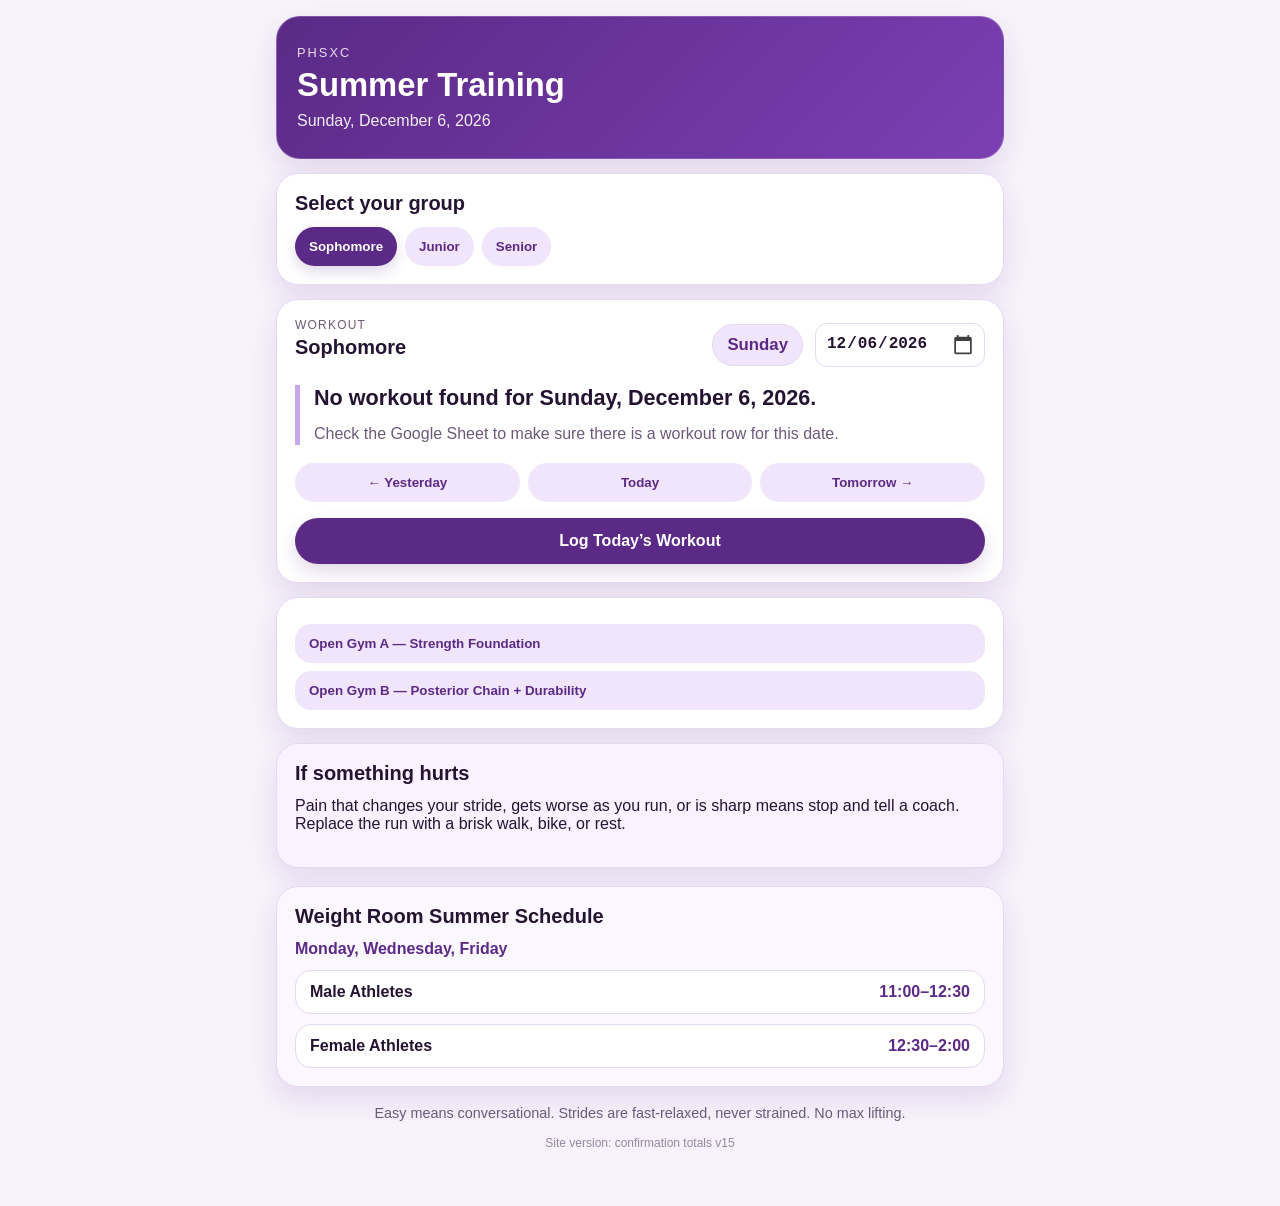
==== index.html @ 45edcd8e "Add files via upload added last initial and a feedback for submitted workout that includes that day," ====
<!DOCTYPE html>
<html lang="en">
<head>
  <meta charset="utf-8" />
  <meta name="viewport" content="width=device-width, initial-scale=1" />
  <title>PHSXC Summer Training</title>
  <meta name="description" content="Piedmont High School Cross Country summer training app" />
  <meta name="theme-color" content="#123c69" />
  <link rel="manifest" href="manifest.webmanifest" />
  <link rel="stylesheet" href="styles.css?v=15" />
</head>
<body>
  <main class="app">
    <header class="hero">
      <div>
        <p class="eyebrow">PHSXC</p>
        <h1>Summer Training</h1>
        <p id="todayLabel" class="date-label">Loading today’s workout…</p>
      </div>
    </header>

    <section class="card">
      <h2>Select your group</h2>
      <div class="button-row" role="group" aria-label="Select training group">
        <button class="group-btn active" data-group="Sophomore">Sophomore</button>
        <button class="group-btn" data-group="Junior">Junior</button>
        <button class="group-btn" data-group="Senior">Senior</button>
      </div>
    </section>
    <section class="card workout-card">
      <div class="workout-head">
        <div>
          <p class="label">Workout</p>
          <h2 id="groupTitle">Sophomore</h2>
        </div>
        <div class="date-control">
          <span id="weekdayLabel" class="weekday-label">Monday</span>
          <input id="datePicker" type="date" aria-label="Choose date" />
        </div>
      </div>

      <div id="workoutBody" class="workout-body"></div>

      <div class="nav-row">
        <button id="prevDay">← Yesterday</button>
        <button id="todayBtn">Today</button>
        <button id="nextDay">Tomorrow →</button>
      </div>

      <a id="logWorkoutLink" class="primary-action" href="log.html">Log Today’s Workout</a>
    </section>
    <section class="card">
      <button class="accordion">Open Gym A — Strength Foundation</button>
      <div class="panel">
        <h3>Sophomores</h3>
        <ul>
          <li>Goblet squat — 2–3 x 8</li>
          <li>Bulgarian split squat — 2 x 6 each leg</li>
          <li>DB Romanian deadlift — 2–3 x 8</li>
          <li>Push-up or DB bench — 2 x 8–10</li>
          <li>DB row — 2 x 8 each side</li>
          <li>Calf raise — 2 x 12–15</li>
          <li>Front plank — 2 x 30–45 sec</li>
        </ul>

        <h3>Juniors</h3>
        <ul>
          <li>Goblet squat or front squat — 3 x 6–8</li>
          <li>Bulgarian split squat — 3 x 6 each leg</li>
          <li>Romanian deadlift — 3 x 6–8</li>
          <li>DB bench or push-up — 3 x 8</li>
          <li>1-arm DB row — 3 x 8 each side</li>
          <li>Walking lunge — 2 x 10 total</li>
          <li>Calf raise — 3 x 12–15</li>
        </ul>

        <h3>Seniors</h3>
        <ul>
          <li>Front squat or back squat — 3–4 x 5–6</li>
          <li>Bulgarian split squat — 3 x 6 each leg</li>
          <li>Barbell RDL — 3 x 6</li>
          <li>DB bench or bench press — 3 x 6–8</li>
          <li>Pull-up, assisted pull-up, or DB row — 3 x 6–8</li>
          <li>Calf raise — 3 x 12–15</li>
          <li>Pallof press or plank — 2–3 sets</li>
        </ul>
      </div>

      <button class="accordion">Open Gym B — Posterior Chain + Durability</button>
      <div class="panel">
        <h3>Sophomores</h3>
        <ul>
          <li>KB deadlift — 3 x 8</li>
          <li>Step-up — 2 x 8 each leg</li>
          <li>Bodyweight or sumo DB squat — 2 x 10</li>
          <li>KB swing — 2 x 10, only if technique is good</li>
          <li>DB military press — 2 x 8</li>
          <li>Glute bridge — 2 x 10–12</li>
          <li>Farmer carry — 2 x 30–40 sec</li>
        </ul>

        <h3>Juniors</h3>
        <ul>
          <li>Trap-bar, barbell, or KB deadlift — 3 x 5–6</li>
          <li>Step-up — 3 x 8 each leg</li>
          <li>KB swing — 3 x 10</li>
          <li>Sumo DB squat — 3 x 8</li>
          <li>DB military press — 3 x 8</li>
          <li>Hip thrust — 3 x 8–10</li>
          <li>Farmer carry — 3 x 30–45 sec</li>
        </ul>

        <h3>Seniors</h3>
        <ul>
          <li>Deadlift or trap-bar deadlift — 3–4 x 4–5</li>
          <li>Barbell hip thrust — 3 x 6–8</li>
          <li>KB swing — 3 x 12</li>
          <li>Walking or reverse lunge — 3 x 8 each leg</li>
          <li>DB military press — 3 x 6–8</li>
          <li>Single-leg RDL — 2–3 x 6 each leg</li>
          <li>Copenhagen side plank, modified — 2 x 15–25 sec each side</li>
        </ul>
      </div>
    </section>

    <section class="card safety">
      <h2>If something hurts</h2>
      <p>Pain that changes your stride, gets worse as you run, or is sharp means stop and tell a coach. Replace the run with a brisk walk, bike, or rest.</p>
    </section>



    <section class="card weight-room-card" aria-label="Weight room summer schedule">
      <h2>Weight Room Summer Schedule</h2>
      <p class="schedule-days">Monday, Wednesday, Friday</p>
      <div class="schedule-grid">
        <div class="schedule-row">
          <span class="schedule-label">Male Athletes</span>
          <span class="schedule-time">11:00–12:30</span>
        </div>
        <div class="schedule-row">
          <span class="schedule-label">Female Athletes</span>
          <span class="schedule-time">12:30–2:00</span>
        </div>
      </div>
    </section>

    <footer>
      <p>Easy means conversational. Strides are fast-relaxed, never strained. No max lifting.</p>
      <p class="version-note">Site version: confirmation totals v15</p>
      
    </footer>
  </main>

  <script src="app.js?v=15"></script>
</body>
</html>
---- styles.css ----
:root {
  --bg: #f7f2fb;
  --card: #ffffff;
  --text: #241431;
  --muted: #6b5a78;
  --brand: #5b2a86;
  --brand2: #c9a7eb;
  --border: #e5d8f1;
  --shadow: 0 12px 28px rgba(91, 42, 134, 0.12);
}

* { box-sizing: border-box; }

body {
  margin: 0;
  font-family: -apple-system, BlinkMacSystemFont, "Segoe UI", Roboto, Helvetica, Arial, sans-serif;
  background: var(--bg);
  color: var(--text);
}

.app {
  max-width: 760px;
  margin: 0 auto;
  padding: 16px;
}

.hero {
  background: linear-gradient(135deg, var(--brand), #7b3fb3);
  color: white;
  padding: 28px 20px;
  border-radius: 24px;
  box-shadow: var(--shadow);
}

.eyebrow {
  letter-spacing: 0.16em;
  text-transform: uppercase;
  margin: 0 0 6px;
  font-size: 0.8rem;
  opacity: 0.85;
}

h1, h2, h3, p { margin-top: 0; }

h1 { font-size: 2.05rem; margin-bottom: 8px; }
h2 { font-size: 1.25rem; margin-bottom: 12px; }

.date-label {
  margin: 0;
  opacity: 0.92;
  font-size: 1rem;
}

.card {
  background: var(--card);
  border: 1px solid var(--border);
  border-radius: 22px;
  padding: 18px;
  margin-top: 14px;
  box-shadow: var(--shadow);
}

.button-row, .nav-row {
  display: flex;
  gap: 8px;
  flex-wrap: wrap;
}

button {
  border: 0;
  border-radius: 999px;
  padding: 12px 14px;
  font-weight: 700;
  background: #f0e5fa;
  color: var(--brand);
  cursor: pointer;
}

button:active { transform: scale(0.98); }

.group-btn.active {
  background: var(--brand);
  color: white;
}

.workout-head {
  display: flex;
  justify-content: space-between;
  gap: 12px;
  align-items: flex-start;
  margin-bottom: 14px;
}

.label {
  text-transform: uppercase;
  letter-spacing: 0.1em;
  color: var(--muted);
  font-size: 0.75rem;
  margin-bottom: 4px;
}

input[type="date"] {
  border: 1px solid var(--border);
  border-radius: 12px;
  padding: 10px;
  color: var(--text);
}

.workout-body {
  border-left: 5px solid var(--brand2);
  padding-left: 14px;
}

.workout-body .main {
  font-size: 1.35rem;
  line-height: 1.25;
  font-weight: 800;
  margin-bottom: 10px;
}

.workout-body .details {
  color: var(--muted);
  line-height: 1.45;
}

.nav-row {
  margin-top: 18px;
  justify-content: space-between;
}

.nav-row button {
  flex: 1;
  min-width: 115px;
}

.accordion {
  width: 100%;
  text-align: left;
  margin-top: 8px;
  border-radius: 16px;
  background: #f0e5fa;
}

.panel {
  display: none;
  padding: 12px 4px 4px;
  color: var(--text);
}

.panel.open { display: block; }

.panel ul {
  padding-left: 20px;
  line-height: 1.55;
}

.safety {
  background: #fbf2ff;
  border-color: #d8b7f0;
}

footer {
  color: var(--muted);
  font-size: 0.9rem;
  text-align: center;
  padding: 18px 8px 28px;
}

@media (max-width: 480px) {
  .app { padding: 12px; }
  .hero { border-radius: 20px; }
  h1 { font-size: 1.75rem; }
}


.weight-room-card {
  background: #fbf7ff;
}

.schedule-days {
  font-weight: 800;
  color: var(--brand);
  margin-bottom: 12px;
}

.schedule-grid {
  display: grid;
  gap: 10px;
}

.schedule-row {
  display: flex;
  justify-content: space-between;
  gap: 12px;
  align-items: center;
  padding: 12px 14px;
  border: 1px solid var(--border);
  border-radius: 16px;
  background: white;
}

.schedule-label {
  font-weight: 800;
}

.schedule-time {
  font-weight: 900;
  color: var(--brand);
  white-space: nowrap;
}

@media (max-width: 480px) {
  .schedule-row {
    align-items: flex-start;
    flex-direction: column;
    gap: 4px;
  }
}

.version-note { font-size: 0.75rem; opacity: 0.7; }

/* Purple theme polish */
.hero {
  border: 1px solid rgba(255, 255, 255, 0.18);
}

.group-btn.active,
button.group-btn.active {
  box-shadow: 0 6px 14px rgba(91, 42, 134, 0.18);
}

.workout-body {
  border-left-color: var(--brand2);
}

/* Force purple theme v5 */
.hero {
  background: linear-gradient(135deg, #5b2a86, #7b3fb3);
}

.card {
  border-color: #e5d8f1;
}

button {
  background: #f0e5fa;
  color: #5b2a86;
}

.group-btn.active {
  background: #5b2a86;
  color: #ffffff;
}

.workout-body {
  border-left-color: #c9a7eb;
}


/* Date picker fix v6 */
.workout-head {
  align-items: center;
}

input[type="date"],
#datePicker {
  appearance: auto;
  -webkit-appearance: none;
  width: auto;
  min-width: 150px;
  max-width: 180px;
  height: 44px;
  font-size: 16px;
  line-height: 1.2;
  font-weight: 600;
  border: 1px solid var(--border);
  border-radius: 12px;
  padding: 8px 10px;
  background: #ffffff;
  color: var(--text);
}

#datePicker::-webkit-date-and-time-value {
  text-align: left;
}

#datePicker::-webkit-calendar-picker-indicator {
  opacity: 0.75;
  width: 22px;
  height: 22px;
  padding: 0;
  margin-left: 4px;
}

@media (max-width: 480px) {
  .workout-head {
    flex-direction: row;
    align-items: flex-start;
  }

  .workout-head > div {
    flex: 1;
    min-width: 0;
  }

  input[type="date"],
  #datePicker {
    width: 138px;
    min-width: 138px;
    max-width: 138px;
    height: 42px;
    font-size: 14px;
    padding: 7px 8px;
    border-radius: 12px;
  }

  #datePicker::-webkit-calendar-picker-indicator {
    width: 18px;
    height: 18px;
  }

  .nav-row {
    gap: 8px;
  }

  .nav-row button {
    min-width: 0;
    padding: 11px 8px;
    font-size: 0.95rem;
  }
}

.data-source {
  margin-top: 12px;
  font-size: 0.78rem;
  color: var(--muted);
  opacity: 0.8;
}

/* Date picker fix v7 */
.workout-head { align-items: center; }

input[type="date"],
#datePicker {
  appearance: auto;
  -webkit-appearance: none;
  width: auto;
  min-width: 150px;
  max-width: 180px;
  height: 44px;
  font-size: 16px;
  line-height: 1.2;
  font-weight: 600;
  border: 1px solid var(--border);
  border-radius: 12px;
  padding: 8px 10px;
  background: #ffffff;
  color: var(--text);
}

#datePicker::-webkit-date-and-time-value { text-align: left; }

#datePicker::-webkit-calendar-picker-indicator {
  opacity: 0.75;
  width: 22px;
  height: 22px;
  padding: 0;
  margin-left: 4px;
}

@media (max-width: 480px) {
  .workout-head {
    flex-direction: row;
    align-items: flex-start;
  }

  .workout-head > div {
    flex: 1;
    min-width: 0;
  }

  input[type="date"],
  #datePicker {
    width: 138px;
    min-width: 138px;
    max-width: 138px;
    height: 42px;
    font-size: 14px;
    padding: 7px 8px;
    border-radius: 12px;
  }

  #datePicker::-webkit-calendar-picker-indicator {
    width: 18px;
    height: 18px;
  }
}


/* Workout log v11 */
.primary-action,
.back-link {
  display: block;
  text-align: center;
  text-decoration: none;
  border-radius: 999px;
  padding: 14px 16px;
  font-weight: 900;
}

.primary-action {
  margin-top: 16px;
  background: var(--brand);
  color: white;
  box-shadow: 0 8px 18px rgba(91, 42, 134, 0.18);
}

.back-link {
  background: #f0e5fa;
  color: var(--brand);
}

.log-form {
  display: grid;
  gap: 16px;
}

.field {
  display: grid;
  gap: 8px;
}

.field > span {
  font-weight: 900;
  color: var(--text);
}

.help-text {
  margin: -4px 0 2px;
  color: var(--muted);
  font-size: 0.9rem;
}

.field input,
.field textarea {
  width: 100%;
  border: 1px solid var(--border);
  border-radius: 14px;
  padding: 13px 12px;
  font: inherit;
  color: var(--text);
  background: #ffffff;
}

.field textarea {
  resize: vertical;
}

.two-col {
  display: grid;
  grid-template-columns: 1fr 1fr;
  gap: 12px;
}

.choice-btn,
.toggle-btn {
  border-radius: 999px;
  border: 1px solid var(--border);
  background: #f0e5fa;
  color: var(--brand);
  padding: 11px 13px;
  font-weight: 850;
}

.choice-btn.selected,
.toggle-btn.selected {
  background: var(--brand);
  color: #ffffff;
  border-color: var(--brand);
}

.segmented .choice-btn {
  flex: 1;
}

.wrap {
  flex-wrap: wrap;
}

.effort-grid {
  display: grid;
  grid-template-columns: repeat(5, 1fr);
  gap: 8px;
}

.exercise-grid {
  display: flex;
  flex-wrap: wrap;
  gap: 8px;
}

.planned-box {
  background: #fbf7ff;
  border: 1px solid var(--border);
  border-radius: 18px;
  padding: 14px;
}

.planned-box p:last-child {
  margin-bottom: 0;
  font-weight: 800;
}

.submit-btn {
  background: var(--brand);
  color: white;
  border-radius: 999px;
  padding: 15px 18px;
  font-weight: 950;
  font-size: 1rem;
}

.submit-btn:disabled {
  opacity: 0.6;
}

.form-status {
  min-height: 1.4em;
  font-weight: 800;
  color: var(--muted);
}

.form-status.success {
  color: #276749;
}

.form-status.error {
  color: #9b2c2c;
}

@media (max-width: 480px) {
  .two-col {
    grid-template-columns: 1fr;
  }

  .effort-grid {
    grid-template-columns: repeat(5, 1fr);
  }

  .primary-action {
    padding: 15px 16px;
  }
}

/* v13 bottom schedule spacing */
.weight-room-card { margin-top: 18px; }


/* v14 weekday display beside date picker */
.date-control {
  display: flex;
  align-items: center;
  gap: 12px;
  flex-wrap: nowrap;
}

.weekday-label {
  color: var(--brand);
  font-weight: 900;
  font-size: 1.05rem;
  white-space: nowrap;
  background: #f0e5fa;
  border: 1px solid var(--border);
  border-radius: 999px;
  padding: 10px 14px;
}

@media (max-width: 560px) {
  .date-control {
    align-items: stretch;
    flex-direction: column;
    gap: 8px;
    width: 100%;
  }

  .weekday-label {
    width: 100%;
    text-align: center;
    padding: 9px 12px;
  }
}


/* v15 confirmation + duplicate prompt */
.confirmation-card { border-left: 6px solid var(--brand2); }
.confirmation-message { color: var(--muted); font-size: 1.05rem; }
.summary-grid { display: grid; grid-template-columns: repeat(3, 1fr); gap: 12px; margin: 18px 0; }
.summary-box { background: #fbf7ff; border: 1px solid var(--border); border-radius: 18px; padding: 14px; }
.summary-label { color: var(--muted); font-weight: 900; text-transform: uppercase; letter-spacing: 0.08em; font-size: 0.72rem; margin-bottom: 8px; }
.summary-value { color: var(--text); font-weight: 950; line-height: 1.35; margin-bottom: 0; }
.confirmation-actions { display: grid; grid-template-columns: 1fr 1fr; gap: 10px; }
.secondary-action { display: block; text-align: center; text-decoration: none; border-radius: 999px; padding: 14px 16px; font-weight: 900; background: #f0e5fa; color: var(--brand); border: 1px solid var(--border); }
@media (max-width: 560px) { .summary-grid { grid-template-columns: 1fr; } .confirmation-actions { grid-template-columns: 1fr; } }
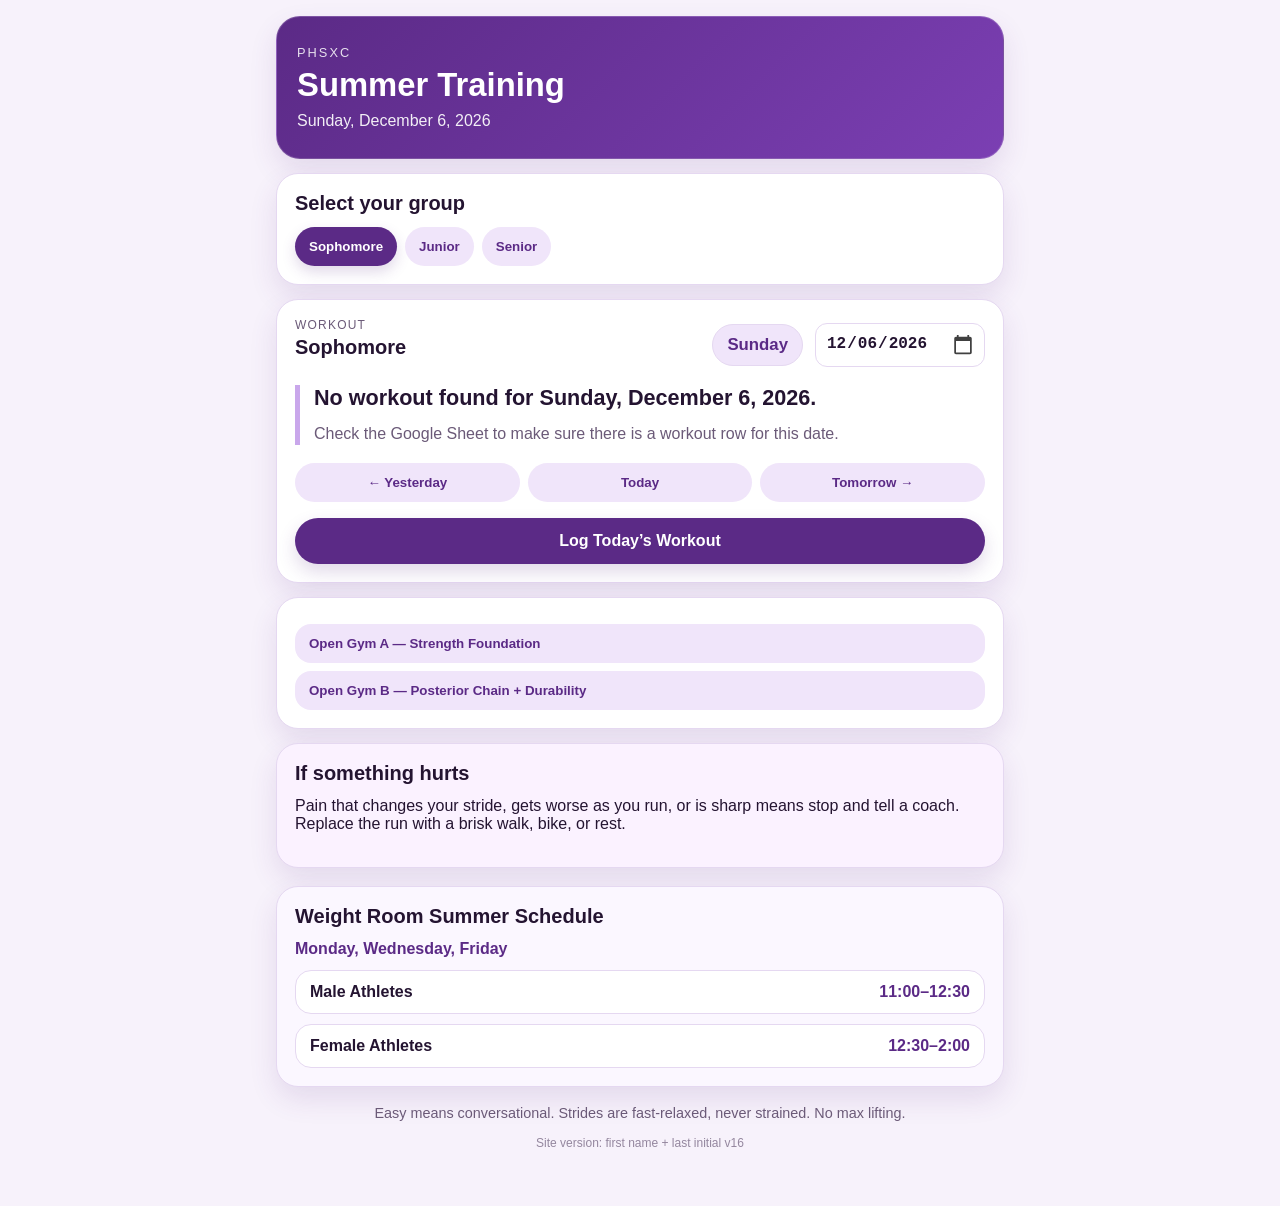
==== commit 95eedc20: "Add files via upload" ====
--- a/index.html
+++ b/index.html
@@ -7,7 +7,7 @@
   <meta name="description" content="Piedmont High School Cross Country summer training app" />
   <meta name="theme-color" content="#123c69" />
   <link rel="manifest" href="manifest.webmanifest" />
-  <link rel="stylesheet" href="styles.css?v=15" />
+  <link rel="stylesheet" href="styles.css?v=16" />
 </head>
 <body>
   <main class="app">
@@ -147,11 +147,11 @@
 
     <footer>
       <p>Easy means conversational. Strides are fast-relaxed, never strained. No max lifting.</p>
-      <p class="version-note">Site version: confirmation totals v15</p>
+      <p class="version-note">Site version: first name + last initial v16</p>
       
     </footer>
   </main>
 
-  <script src="app.js?v=15"></script>
+  <script src="app.js?v=16"></script>
 </body>
 </html>
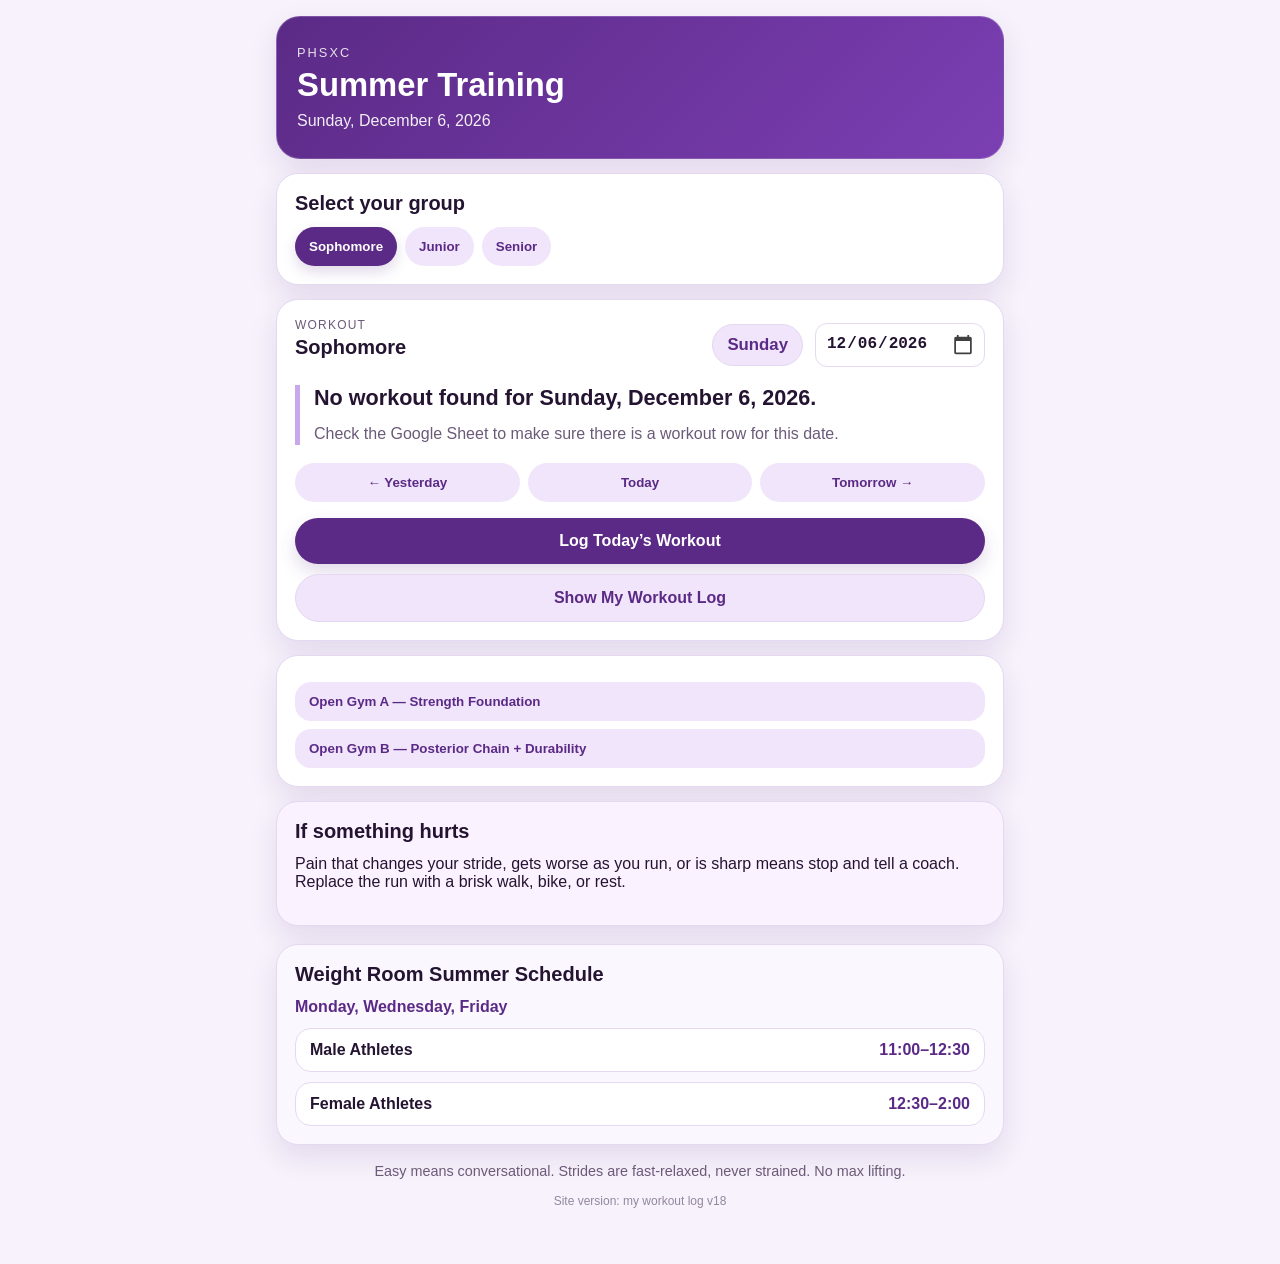
==== commit 745e819c: "Add files via upload" ====
--- a/index.html
+++ b/index.html
@@ -7,7 +7,7 @@
   <meta name="description" content="Piedmont High School Cross Country summer training app" />
   <meta name="theme-color" content="#123c69" />
   <link rel="manifest" href="manifest.webmanifest" />
-  <link rel="stylesheet" href="styles.css?v=16" />
+  <link rel="stylesheet" href="styles.css?v=18" />
 </head>
 <body>
   <main class="app">
@@ -48,6 +48,7 @@
       </div>
 
       <a id="logWorkoutLink" class="primary-action" href="log.html">Log Today’s Workout</a>
+      <a id="showMyLogLink" class="secondary-page-action" href="my-log.html">Show My Workout Log</a>
     </section>
     <section class="card">
       <button class="accordion">Open Gym A — Strength Foundation</button>
@@ -147,11 +148,11 @@
 
     <footer>
       <p>Easy means conversational. Strides are fast-relaxed, never strained. No max lifting.</p>
-      <p class="version-note">Site version: first name + last initial v16</p>
+      <p class="version-note">Site version: my workout log v18</p>
       
     </footer>
   </main>
 
-  <script src="app.js?v=16"></script>
+  <script src="app.js?v=18"></script>
 </body>
 </html>
--- a/styles.css
+++ b/styles.css
@@ -601,3 +601,53 @@
 .confirmation-actions { display: grid; grid-template-columns: 1fr 1fr; gap: 10px; }
 .secondary-action { display: block; text-align: center; text-decoration: none; border-radius: 999px; padding: 14px 16px; font-weight: 900; background: #f0e5fa; color: var(--brand); border: 1px solid var(--border); }
 @media (max-width: 560px) { .summary-grid { grid-template-columns: 1fr; } .confirmation-actions { grid-template-columns: 1fr; } }
+
+
+/* v18 my workout log */
+.secondary-page-action {
+  display: block;
+  text-align: center;
+  text-decoration: none;
+  border-radius: 999px;
+  padding: 14px 16px;
+  font-weight: 900;
+  margin-top: 10px;
+  background: #f0e5fa;
+  color: var(--brand);
+  border: 1px solid var(--border);
+}
+
+.entries-list {
+  display: grid;
+  gap: 12px;
+  margin-top: 12px;
+}
+
+.entry-card {
+  background: #fbf7ff;
+  border: 1px solid var(--border);
+  border-radius: 18px;
+  padding: 14px;
+}
+
+.entry-card h3 {
+  margin-bottom: 8px;
+}
+
+.entry-main {
+  font-weight: 950;
+  font-size: 1.1rem;
+  margin-bottom: 6px;
+}
+
+.entry-detail {
+  color: var(--muted);
+  margin-bottom: 4px;
+}
+
+.entry-notes {
+  margin-top: 8px;
+  padding-top: 8px;
+  border-top: 1px solid var(--border);
+  color: var(--text);
+}
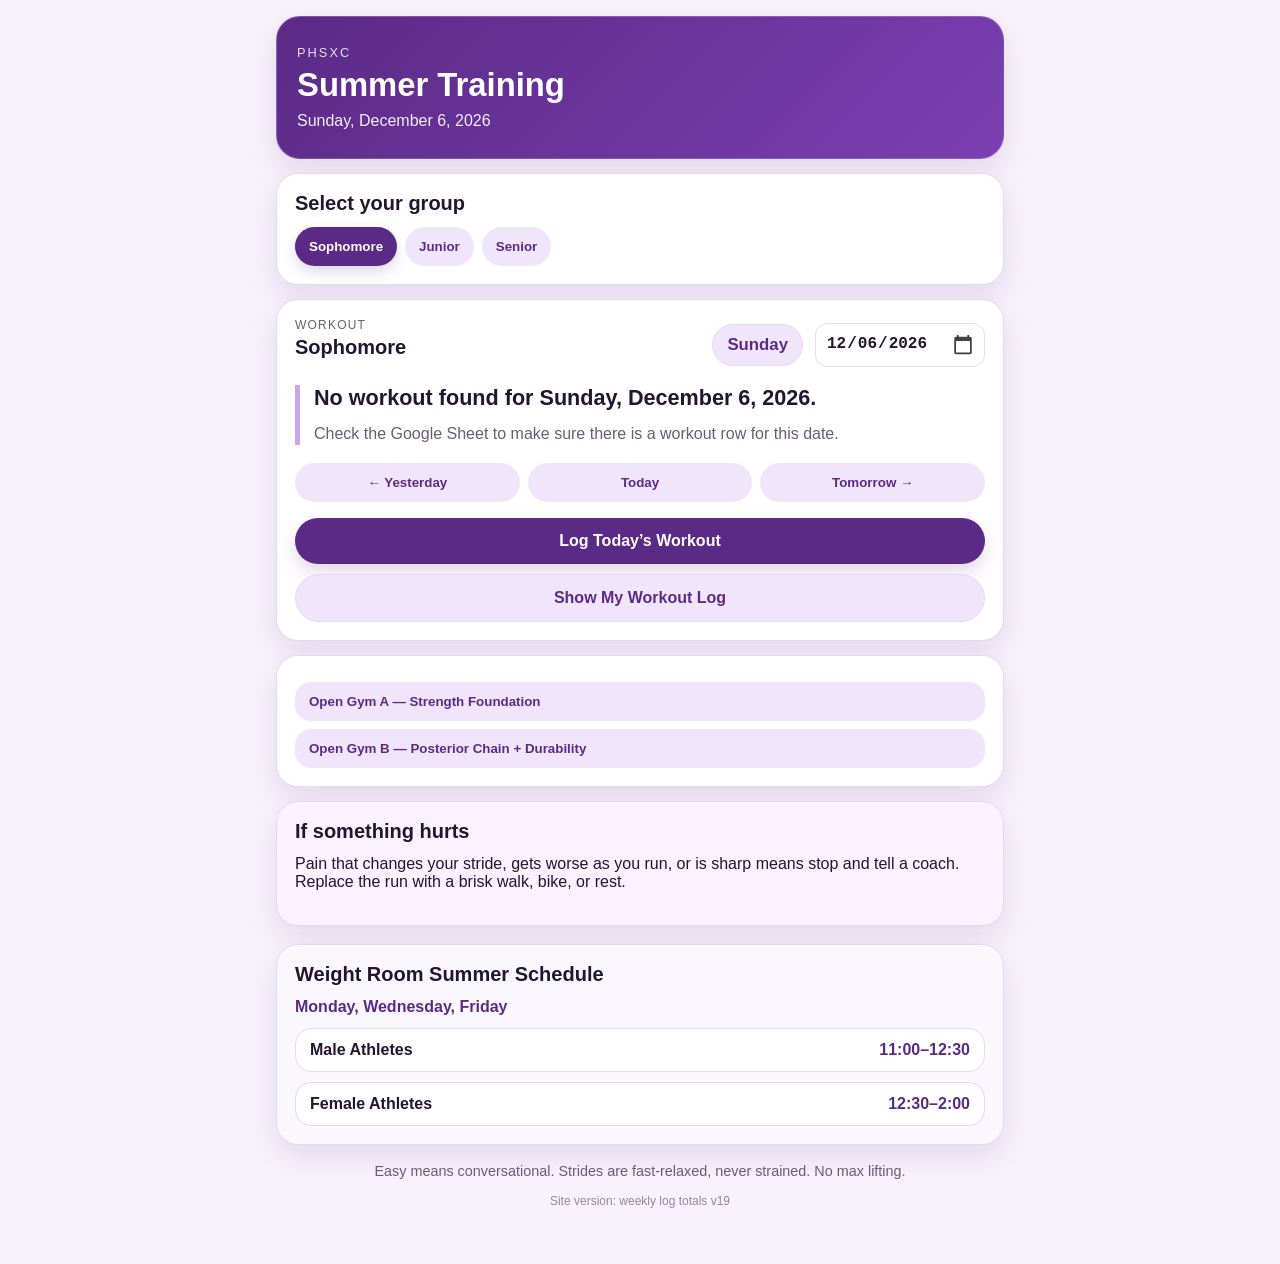
==== commit 935d43f0: "Add files via upload" ====
--- a/index.html
+++ b/index.html
@@ -7,7 +7,7 @@
   <meta name="description" content="Piedmont High School Cross Country summer training app" />
   <meta name="theme-color" content="#123c69" />
   <link rel="manifest" href="manifest.webmanifest" />
-  <link rel="stylesheet" href="styles.css?v=18" />
+  <link rel="stylesheet" href="styles.css?v=19" />
 </head>
 <body>
   <main class="app">
@@ -148,11 +148,11 @@
 
     <footer>
       <p>Easy means conversational. Strides are fast-relaxed, never strained. No max lifting.</p>
-      <p class="version-note">Site version: my workout log v18</p>
+      <p class="version-note">Site version: weekly log totals v19</p>
       
     </footer>
   </main>
 
-  <script src="app.js?v=18"></script>
+  <script src="app.js?v=19"></script>
 </body>
 </html>
--- a/styles.css
+++ b/styles.css
@@ -651,3 +651,32 @@
   border-top: 1px solid var(--border);
   color: var(--text);
 }
+
+
+/* v19 weekly workout log navigator */
+.week-nav-card {
+  background: #fbf7ff;
+  border: 1px solid var(--border);
+  border-radius: 18px;
+  padding: 14px;
+}
+
+.week-nav-buttons {
+  display: grid;
+  grid-template-columns: 1fr 1fr 1fr;
+  gap: 10px;
+}
+
+.strength-summary-box {
+  margin: 12px 0 18px;
+}
+
+.selected-day-entry {
+  border-left: 6px solid var(--brand2);
+}
+
+@media (max-width: 560px) {
+  .week-nav-buttons {
+    grid-template-columns: 1fr;
+  }
+}
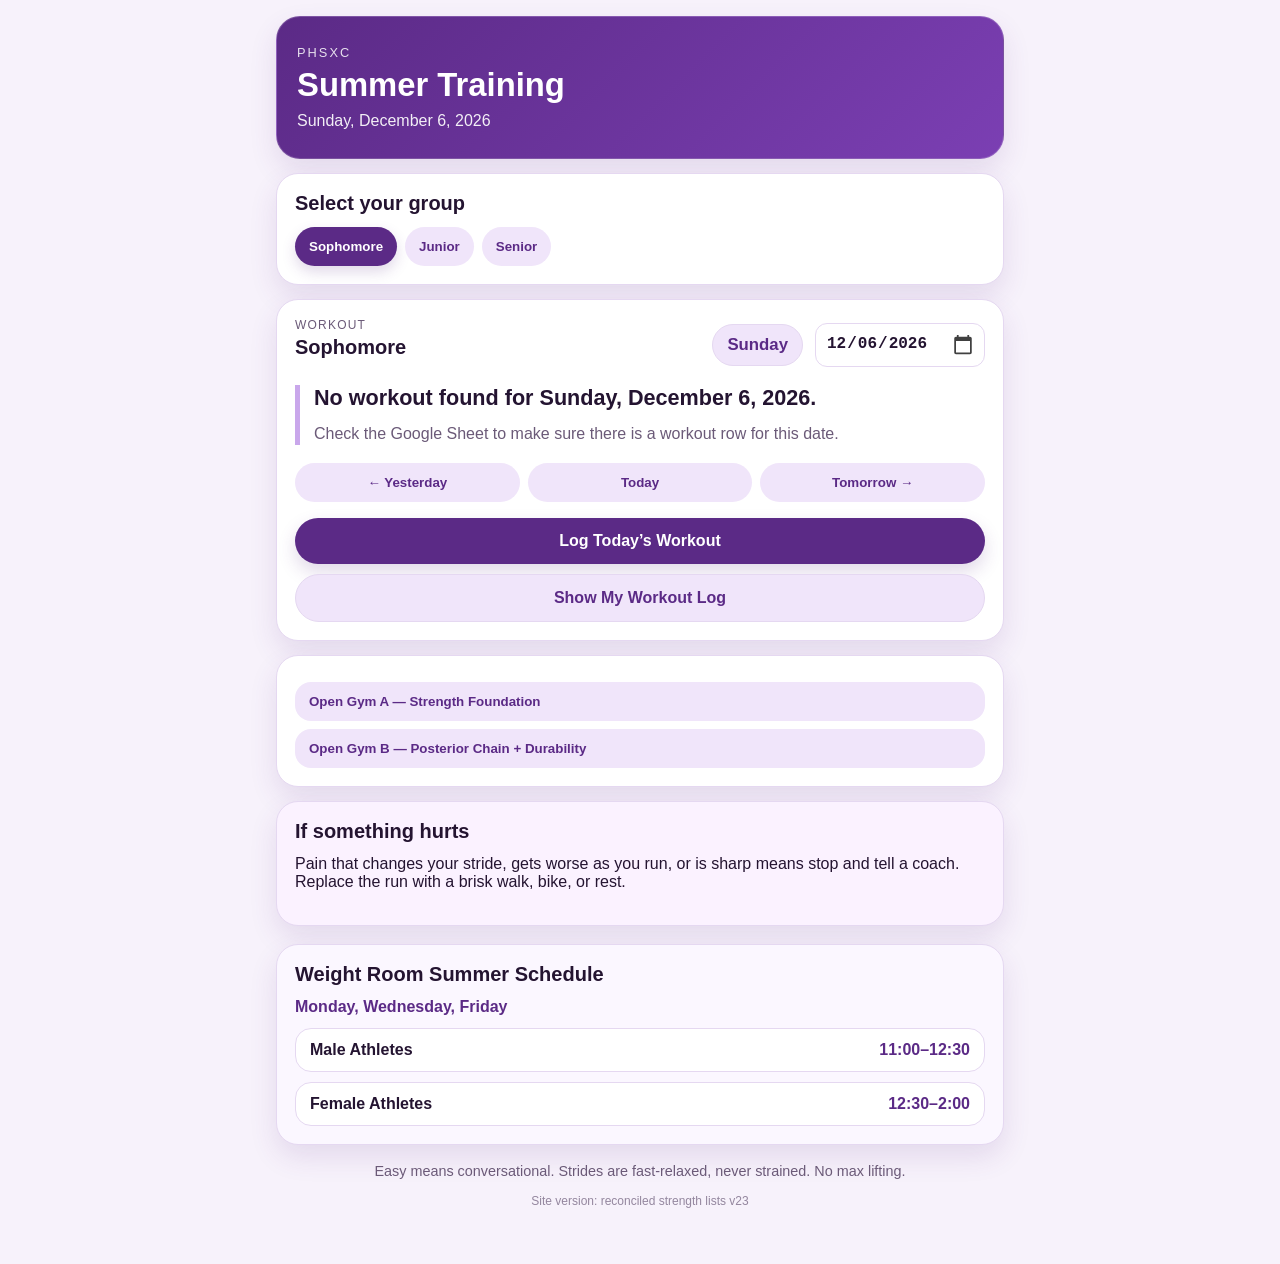
==== commit 32742259: "Add files via upload" ====
--- a/index.html
+++ b/index.html
@@ -7,7 +7,7 @@
   <meta name="description" content="Piedmont High School Cross Country summer training app" />
   <meta name="theme-color" content="#123c69" />
   <link rel="manifest" href="manifest.webmanifest" />
-  <link rel="stylesheet" href="styles.css?v=19" />
+  <link rel="stylesheet" href="styles.css?v=23" />
 </head>
 <body>
   <main class="app">
@@ -60,8 +60,10 @@
           <li>DB Romanian deadlift — 2–3 x 8</li>
           <li>Push-up or DB bench — 2 x 8–10</li>
           <li>DB row — 2 x 8 each side</li>
+          <li>Pull-up / assisted pull-up — 2 x 4–8</li>
           <li>Calf raise — 2 x 12–15</li>
-          <li>Front plank — 2 x 30–45 sec</li>
+          <li>Plank — 2 x 30–45 sec</li>
+          <li>Dead bug or bird dog — 2 x 8 each side</li>
         </ul>
 
         <h3>Juniors</h3>
@@ -71,8 +73,10 @@
           <li>Romanian deadlift — 3 x 6–8</li>
           <li>DB bench or push-up — 3 x 8</li>
           <li>1-arm DB row — 3 x 8 each side</li>
+          <li>Pull-up / assisted pull-up — 2–3 x 4–8</li>
           <li>Walking lunge — 2 x 10 total</li>
           <li>Calf raise — 3 x 12–15</li>
+          <li>Plank — 2–3 x 30–60 sec</li>
         </ul>
 
         <h3>Seniors</h3>
@@ -81,9 +85,10 @@
           <li>Bulgarian split squat — 3 x 6 each leg</li>
           <li>Barbell RDL — 3 x 6</li>
           <li>DB bench or bench press — 3 x 6–8</li>
-          <li>Pull-up, assisted pull-up, or DB row — 3 x 6–8</li>
+          <li>Pull-up / assisted pull-up or DB row — 3 x 6–8</li>
           <li>Calf raise — 3 x 12–15</li>
-          <li>Pallof press or plank — 2–3 sets</li>
+          <li>Plank — 2–3 sets</li>
+          <li>Dead bug or bird dog — 2 x 8–10 each side</li>
         </ul>
       </div>
 
@@ -96,8 +101,9 @@
           <li>Bodyweight or sumo DB squat — 2 x 10</li>
           <li>KB swing — 2 x 10, only if technique is good</li>
           <li>DB military press — 2 x 8</li>
-          <li>Glute bridge — 2 x 10–12</li>
+          <li>Glute Bridge — 2 x 10–12</li>
           <li>Farmer carry — 2 x 30–40 sec</li>
+          <li>Side plank — 2 x 15–25 sec each side</li>
         </ul>
 
         <h3>Juniors</h3>
@@ -107,19 +113,23 @@
           <li>KB swing — 3 x 10</li>
           <li>Sumo DB squat — 3 x 8</li>
           <li>DB military press — 3 x 8</li>
-          <li>Hip thrust — 3 x 8–10</li>
+          <li>Glute Bridge — 3 x 8–10</li>
           <li>Farmer carry — 3 x 30–45 sec</li>
+          <li>Side plank — 2 x 20–30 sec each side</li>
+          <li>Dead bug or bird dog — 2 x 8–10 each side</li>
         </ul>
 
         <h3>Seniors</h3>
         <ul>
           <li>Deadlift or trap-bar deadlift — 3–4 x 4–5</li>
-          <li>Barbell hip thrust — 3 x 6–8</li>
+          <li>Glute Bridge — 3 x 6–8</li>
           <li>KB swing — 3 x 12</li>
           <li>Walking or reverse lunge — 3 x 8 each leg</li>
           <li>DB military press — 3 x 6–8</li>
           <li>Single-leg RDL — 2–3 x 6 each leg</li>
-          <li>Copenhagen side plank, modified — 2 x 15–25 sec each side</li>
+          <li>Farmer carry — 3 x 30–45 sec</li>
+          <li>Side plank — 2 x 20–30 sec each side</li>
+          <li>Dead bug or bird dog — 2 x 8–10 each side</li>
         </ul>
       </div>
     </section>
@@ -148,11 +158,11 @@
 
     <footer>
       <p>Easy means conversational. Strides are fast-relaxed, never strained. No max lifting.</p>
-      <p class="version-note">Site version: weekly log totals v19</p>
+      <p class="version-note">Site version: reconciled strength lists v23</p>
       
     </footer>
   </main>
 
-  <script src="app.js?v=19"></script>
+  <script src="app.js?v=23"></script>
 </body>
 </html>
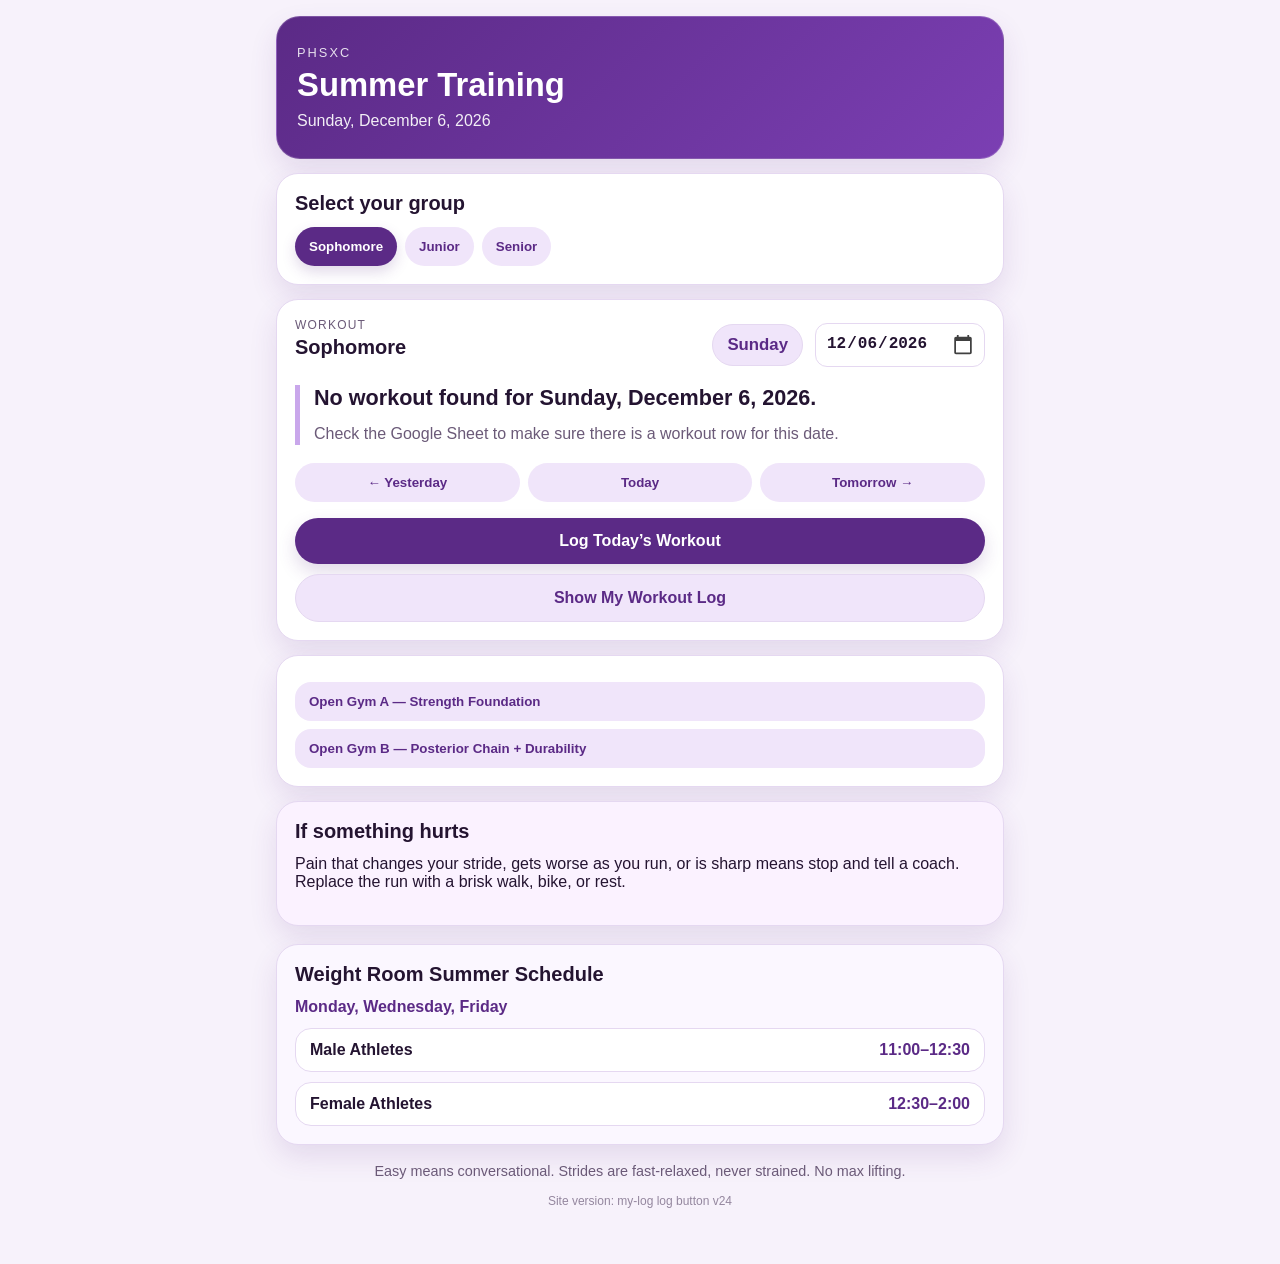
==== commit 34e6b580: "Add files via upload" ====
--- a/index.html
+++ b/index.html
@@ -7,7 +7,7 @@
   <meta name="description" content="Piedmont High School Cross Country summer training app" />
   <meta name="theme-color" content="#123c69" />
   <link rel="manifest" href="manifest.webmanifest" />
-  <link rel="stylesheet" href="styles.css?v=23" />
+  <link rel="stylesheet" href="styles.css?v=24" />
 </head>
 <body>
   <main class="app">
@@ -59,11 +59,10 @@
           <li>Bulgarian split squat — 2 x 6 each leg</li>
           <li>DB Romanian deadlift — 2–3 x 8</li>
           <li>Push-up or DB bench — 2 x 8–10</li>
-          <li>DB row — 2 x 8 each side</li>
-          <li>Pull-up / assisted pull-up — 2 x 4–8</li>
+          <li>DB row
+              <li>Pull-up / assisted pull-up</li> — 2 x 8 each side</li>
           <li>Calf raise — 2 x 12–15</li>
-          <li>Plank — 2 x 30–45 sec</li>
-          <li>Dead bug or bird dog — 2 x 8 each side</li>
+          <li>Front plank — 2 x 30–45 sec</li>
         </ul>
 
         <h3>Juniors</h3>
@@ -73,10 +72,8 @@
           <li>Romanian deadlift — 3 x 6–8</li>
           <li>DB bench or push-up — 3 x 8</li>
           <li>1-arm DB row — 3 x 8 each side</li>
-          <li>Pull-up / assisted pull-up — 2–3 x 4–8</li>
           <li>Walking lunge — 2 x 10 total</li>
           <li>Calf raise — 3 x 12–15</li>
-          <li>Plank — 2–3 x 30–60 sec</li>
         </ul>
 
         <h3>Seniors</h3>
@@ -85,10 +82,9 @@
           <li>Bulgarian split squat — 3 x 6 each leg</li>
           <li>Barbell RDL — 3 x 6</li>
           <li>DB bench or bench press — 3 x 6–8</li>
-          <li>Pull-up / assisted pull-up or DB row — 3 x 6–8</li>
+          <li>Pull-up, assisted pull-up, or DB row — 3 x 6–8</li>
           <li>Calf raise — 3 x 12–15</li>
           <li>Plank — 2–3 sets</li>
-          <li>Dead bug or bird dog — 2 x 8–10 each side</li>
         </ul>
       </div>
 
@@ -101,9 +97,8 @@
           <li>Bodyweight or sumo DB squat — 2 x 10</li>
           <li>KB swing — 2 x 10, only if technique is good</li>
           <li>DB military press — 2 x 8</li>
-          <li>Glute Bridge — 2 x 10–12</li>
+          <li>Glute bridge — 2 x 10–12</li>
           <li>Farmer carry — 2 x 30–40 sec</li>
-          <li>Side plank — 2 x 15–25 sec each side</li>
         </ul>
 
         <h3>Juniors</h3>
@@ -113,10 +108,8 @@
           <li>KB swing — 3 x 10</li>
           <li>Sumo DB squat — 3 x 8</li>
           <li>DB military press — 3 x 8</li>
-          <li>Glute Bridge — 3 x 8–10</li>
+          <li>Hip thrust — 3 x 8–10</li>
           <li>Farmer carry — 3 x 30–45 sec</li>
-          <li>Side plank — 2 x 20–30 sec each side</li>
-          <li>Dead bug or bird dog — 2 x 8–10 each side</li>
         </ul>
 
         <h3>Seniors</h3>
@@ -127,9 +120,9 @@
           <li>Walking or reverse lunge — 3 x 8 each leg</li>
           <li>DB military press — 3 x 6–8</li>
           <li>Single-leg RDL — 2–3 x 6 each leg</li>
-          <li>Farmer carry — 3 x 30–45 sec</li>
-          <li>Side plank — 2 x 20–30 sec each side</li>
-          <li>Dead bug or bird dog — 2 x 8–10 each side</li>
+          <li>Copenhagen side plank
+              <li>Dead bug</li>
+              <li>Bird dog</li>, modified — 2 x 15–25 sec each side</li>
         </ul>
       </div>
     </section>
@@ -158,11 +151,11 @@
 
     <footer>
       <p>Easy means conversational. Strides are fast-relaxed, never strained. No max lifting.</p>
-      <p class="version-note">Site version: reconciled strength lists v23</p>
+      <p class="version-note">Site version: my-log log button v24</p>
       
     </footer>
   </main>
 
-  <script src="app.js?v=23"></script>
+  <script src="app.js?v=24"></script>
 </body>
 </html>
--- a/styles.css
+++ b/styles.css
@@ -680,3 +680,24 @@
     grid-template-columns: 1fr;
   }
 }
+
+/* v24 button consistency fix */
+.confirmation-actions .primary-action,
+.confirmation-actions .secondary-action,
+.confirmation-actions button.secondary-action {
+  width: 100%;
+  min-height: 64px;
+  display: flex;
+  align-items: center;
+  justify-content: center;
+  font-family: inherit;
+  font-size: 1rem;
+  line-height: 1.15;
+  box-sizing: border-box;
+  cursor: pointer;
+}
+
+.confirmation-actions button.secondary-action {
+  appearance: none;
+  -webkit-appearance: none;
+}
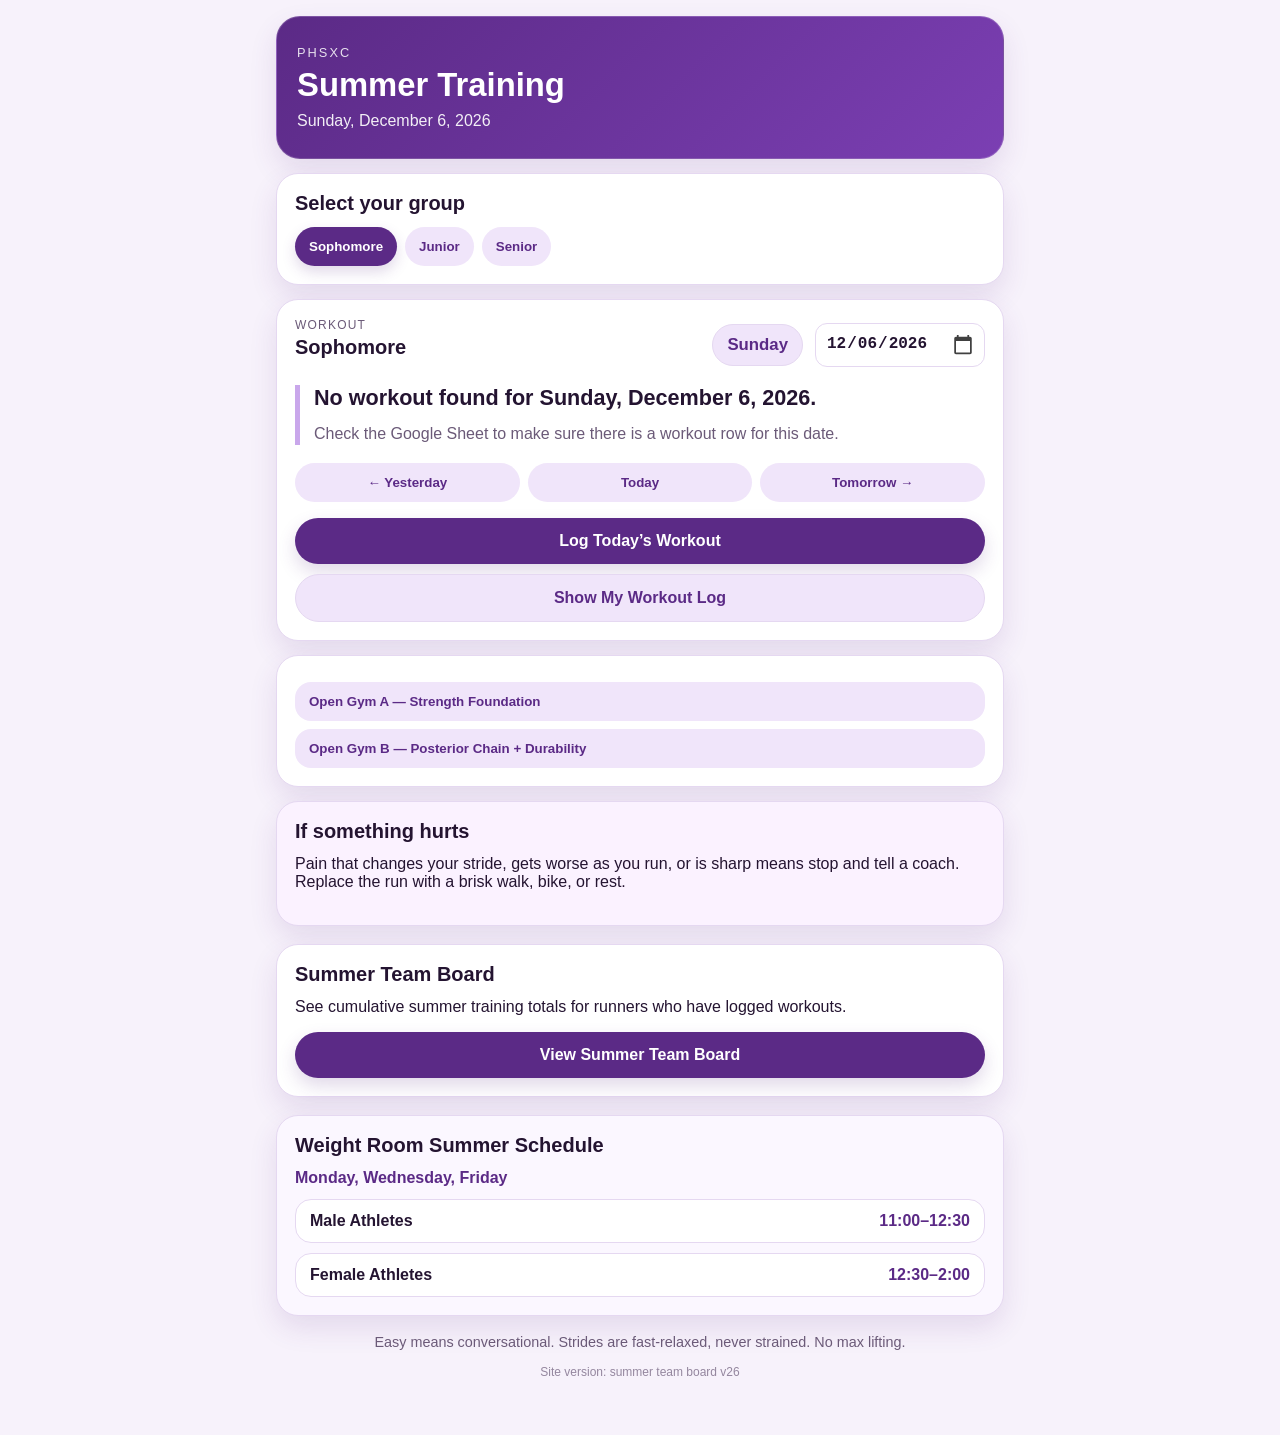
==== commit 38a63f9f: "Add files via upload" ====
--- a/index.html
+++ b/index.html
@@ -7,7 +7,7 @@
   <meta name="description" content="Piedmont High School Cross Country summer training app" />
   <meta name="theme-color" content="#123c69" />
   <link rel="manifest" href="manifest.webmanifest" />
-  <link rel="stylesheet" href="styles.css?v=24" />
+  <link rel="stylesheet" href="styles.css?v=26" />
 </head>
 <body>
   <main class="app">
@@ -134,6 +134,12 @@
 
 
 
+    <section class="card team-board-card">
+      <h2>Summer Team Board</h2>
+      <p class="details">See cumulative summer training totals for runners who have logged workouts.</p>
+      <a id="teamBoardLink" class="primary-action" href="leaderboard.html">View Summer Team Board</a>
+    </section>
+
     <section class="card weight-room-card" aria-label="Weight room summer schedule">
       <h2>Weight Room Summer Schedule</h2>
       <p class="schedule-days">Monday, Wednesday, Friday</p>
@@ -151,11 +157,11 @@
 
     <footer>
       <p>Easy means conversational. Strides are fast-relaxed, never strained. No max lifting.</p>
-      <p class="version-note">Site version: my-log log button v24</p>
+      <p class="version-note">Site version: summer team board v26</p>
       
     </footer>
   </main>
 
-  <script src="app.js?v=24"></script>
+  <script src="app.js?v=26"></script>
 </body>
 </html>
--- a/styles.css
+++ b/styles.css
@@ -701,3 +701,95 @@
   appearance: none;
   -webkit-appearance: none;
 }
+
+/* v25 My Log: Log A Workout button */
+.log-a-workout-action {
+  margin-top: 12px;
+  width: 100%;
+  min-height: 58px;
+  display: flex;
+  align-items: center;
+  justify-content: center;
+}
+
+/* v26 Summer Team Board */
+.team-board-card {
+  margin-top: 18px;
+}
+
+.leaderboard-refresh {
+  margin-top: 12px;
+}
+
+.leaderboard-list {
+  display: grid;
+  gap: 12px;
+  margin-top: 16px;
+}
+
+.leaderboard-row-card {
+  display: grid;
+  grid-template-columns: auto 1fr auto;
+  gap: 14px;
+  align-items: center;
+  background: #fbf7ff;
+  border: 1px solid var(--border);
+  border-radius: 18px;
+  padding: 14px;
+}
+
+.rank-badge {
+  width: 42px;
+  height: 42px;
+  border-radius: 999px;
+  display: grid;
+  place-items: center;
+  background: var(--brand);
+  color: white;
+  font-weight: 950;
+}
+
+.leaderboard-runner h3 {
+  margin-bottom: 4px;
+}
+
+.leaderboard-runner p {
+  color: var(--muted);
+  margin-bottom: 0;
+}
+
+.leaderboard-stats {
+  display: flex;
+  gap: 12px;
+  text-align: center;
+}
+
+.leaderboard-stats div {
+  min-width: 64px;
+}
+
+.leaderboard-stats strong {
+  display: block;
+  font-size: 1.15rem;
+}
+
+.leaderboard-stats span {
+  color: var(--muted);
+  font-size: 0.78rem;
+  font-weight: 800;
+}
+
+@media (max-width: 640px) {
+  .leaderboard-row-card {
+    grid-template-columns: auto 1fr;
+  }
+
+  .leaderboard-stats {
+    grid-column: 1 / -1;
+    justify-content: space-between;
+  }
+
+  .leaderboard-stats div {
+    flex: 1;
+  }
+}
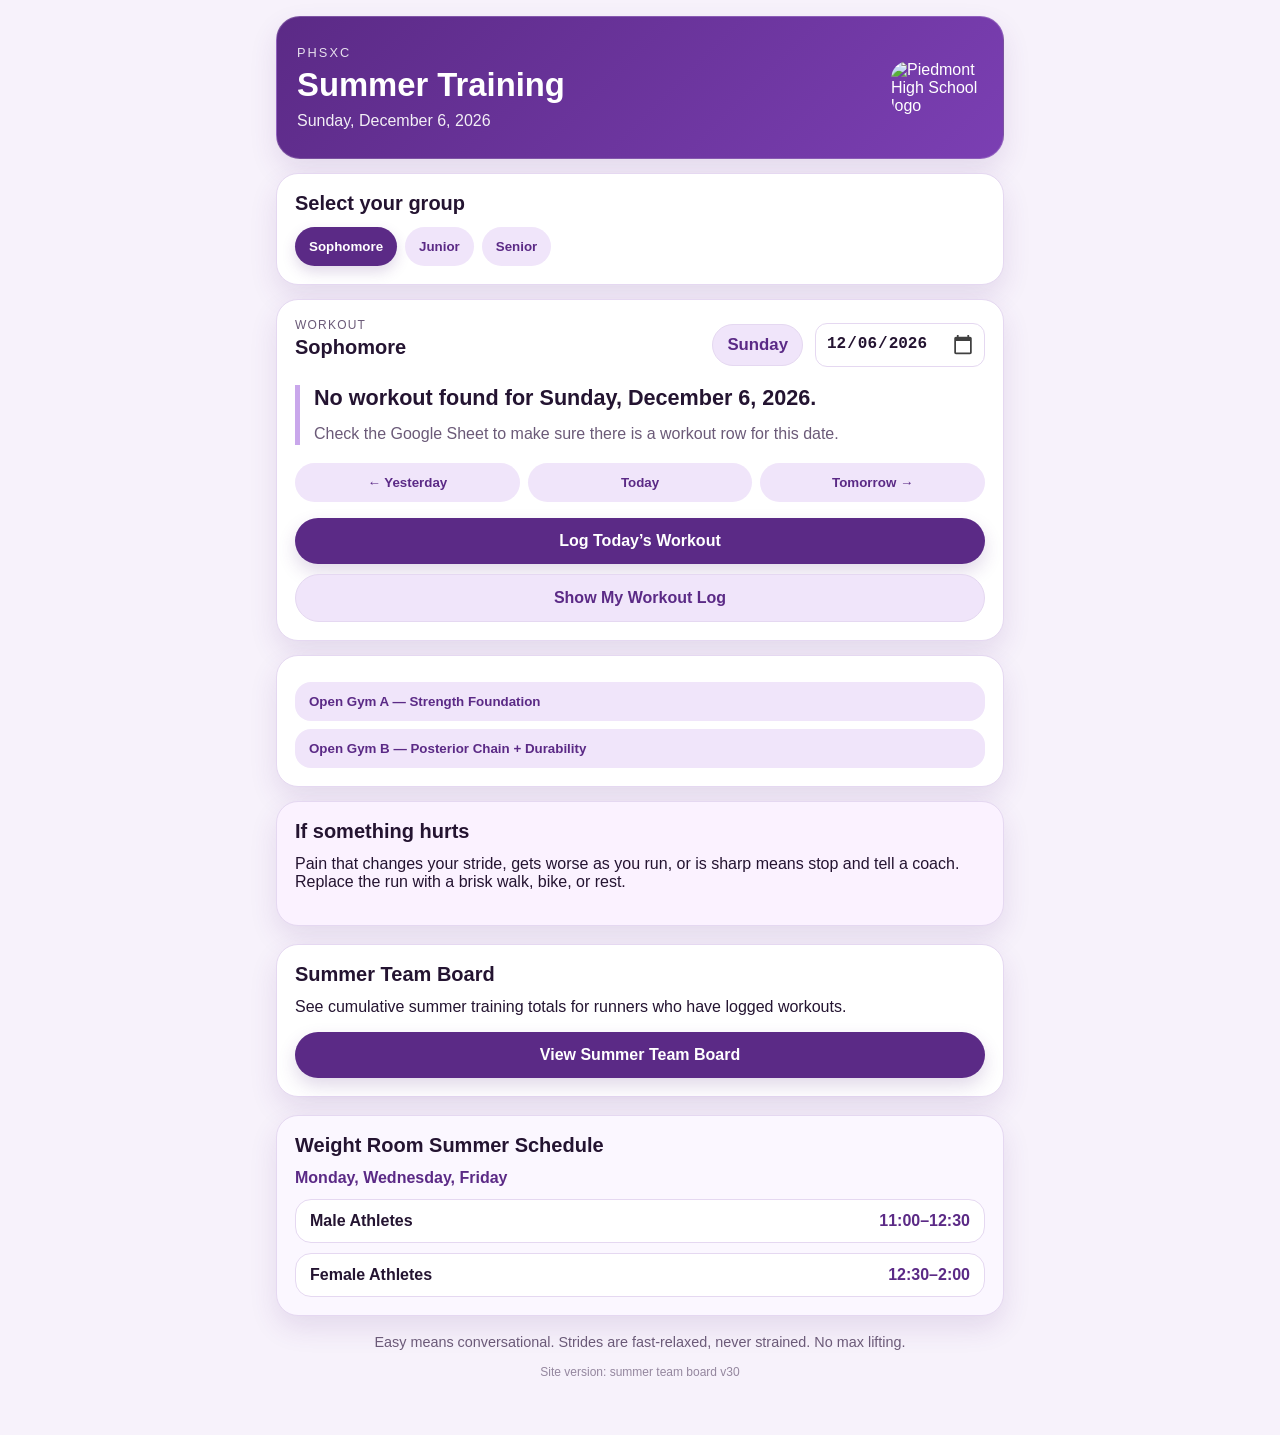
==== commit 3d0d615f: "Add files via upload" ====
--- a/index.html
+++ b/index.html
@@ -8,15 +8,18 @@
   <meta name="theme-color" content="#123c69" />
   <link rel="manifest" href="manifest.webmanifest" />
   <link rel="stylesheet" href="styles.css?v=26" />
+  <link rel="stylesheet" href="logo.css?v=30" />
 </head>
 <body>
   <main class="app">
-    <header class="hero">
-      <div>
+    <header class="hero hero-with-logo">
+      <div class="hero-text">
         <p class="eyebrow">PHSXC</p>
         <h1>Summer Training</h1>
         <p id="todayLabel" class="date-label">Loading today’s workout…</p>
       </div>
+
+      <img class="hero-logo" src="assets/PHS-logo.png" alt="Piedmont High School logo" />
     </header>
 
     <section class="card">
@@ -157,8 +160,8 @@
 
     <footer>
       <p>Easy means conversational. Strides are fast-relaxed, never strained. No max lifting.</p>
-      <p class="version-note">Site version: summer team board v26</p>
-      
+      <p class="version-note">Site version: summer team board v30</p>
+
     </footer>
   </main>
 
--- a/styles.css
+++ b/styles.css
@@ -793,3 +793,30 @@
     flex: 1;
   }
 }
+
+/* v28 bottom back button on secondary pages */
+.bottom-back-card {
+  margin-top: 18px;
+}
+
+.bottom-back-link {
+  width: 100%;
+}
+
+/* v29 leaderboard sort card spacing */
+.sort-choice {
+  margin-bottom: 8px;
+}
+
+#leaderboardStatus.form-status,
+#leaderboardStatus {
+  margin-top: 12px;
+}
+
+.leaderboard-refresh {
+  margin-top: 18px;
+}
+
+.card .help-text {
+  margin-top: 12px;
+}
--- a/logo.css
+++ b/logo.css
@@ -0,0 +1,30 @@
+/* PHS logo on Summer Training main card/header v30 */
+
+.hero-with-logo {
+  display: flex;
+  align-items: center;
+  justify-content: space-between;
+  gap: 16px;
+}
+
+.hero-text {
+  min-width: 0;
+}
+
+.hero-logo {
+  width: 92px;
+  height: auto;
+  flex-shrink: 0;
+  border-radius: 18px;
+}
+
+@media (max-width: 480px) {
+  .hero-with-logo {
+    align-items: center;
+    gap: 12px;
+  }
+
+  .hero-logo {
+    width: 72px;
+  }
+}
